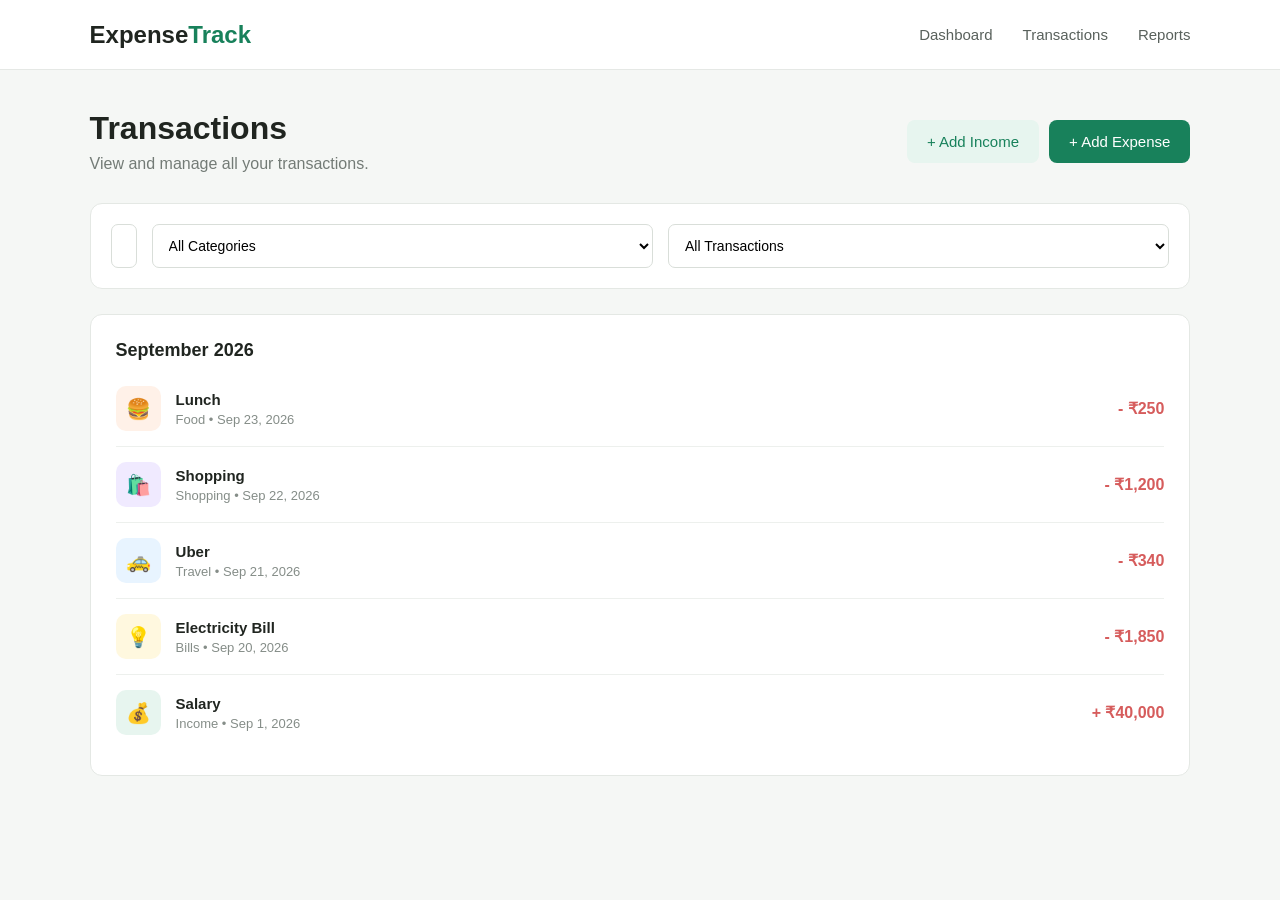
==== transcation.html @ 33b11710 "create basic ui" ====
<!DOCTYPE html>
<html lang="en">

<head>
    <meta charset="UTF-8">
    <meta name="viewport" content="width=device-width, initial-scale=1.0">

    <title>Transactions - ExpenseTrack</title>

    <link rel="stylesheet" href="style.css">
</head>

<body>

    <nav>
        <div class="logo">Expense<span>Track</span></div>

        <div class="nav-links">
            <a href="index.html">Dashboard</a>
            <a href="transactions.html">Transactions</a>
            <a href="#">Reports</a>
        </div>
    </nav>


    <main>

        <section class="transactions-page-header">

            <div>
                <h1>Transactions</h1>
                <p>View and manage all your transactions.</p>
            </div>

            <div class="action-buttons">
                <button id="add-income-btn">+ Add Income</button>
                <button id="add-expense-btn">+ Add Expense</button>
            </div>

        </section>


        <!-- Search and Filter -->

        <section class="transaction-tools">

            <input
                type="text"
                placeholder="Search transactions..."
                id="search-transactions"
            >

            <select id="filter-category">
                <option value="all">All Categories</option>
                <option value="food">Food</option>
                <option value="shopping">Shopping</option>
                <option value="travel">Travel</option>
                <option value="bills">Bills</option>
                <option value="entertainment">Entertainment</option>
                <option value="other">Other</option>
            </select>

            <select id="filter-type">
                <option value="all">All Transactions</option>
                <option value="income">Income</option>
                <option value="expense">Expenses</option>
            </select>

        </section>


        <!-- All Transactions -->

        <section class="all-transactions">

            <h2>September 2026</h2>


            <div class="transaction">

                <div class="transaction-icon food">
                    🍔
                </div>

                <div class="transaction-info">
                    <h3>Lunch</h3>
                    <p>Food • Sep 23, 2026</p>
                </div>

                <strong class="expense-amount">
                    - ₹250
                </strong>

            </div>


            <div class="transaction">

                <div class="transaction-icon shopping">
                    🛍️
                </div>

                <div class="transaction-info">
                    <h3>Shopping</h3>
                    <p>Shopping • Sep 22, 2026</p>
                </div>

                <strong class="expense-amount">
                    - ₹1,200
                </strong>

            </div>


            <div class="transaction">

                <div class="transaction-icon travel">
                    🚕
                </div>

                <div class="transaction-info">
                    <h3>Uber</h3>
                    <p>Travel • Sep 21, 2026</p>
                </div>

                <strong class="expense-amount">
                    - ₹340
                </strong>

            </div>


            <div class="transaction">

                <div class="transaction-icon bills">
                    💡
                </div>

                <div class="transaction-info">
                    <h3>Electricity Bill</h3>
                    <p>Bills • Sep 20, 2026</p>
                </div>

                <strong class="expense-amount">
                    - ₹1,850
                </strong>

            </div>


            <!-- Income -->

            <div class="transaction">

                <div class="transaction-icon income-icon">
                    💰
                </div>

                <div class="transaction-info">
                    <h3>Salary</h3>
                    <p>Income • Sep 1, 2026</p>
                </div>

                <strong class="income-amount">
                    + ₹40,000
                </strong>

            </div>

        </section>

    </main>

</body>

</html>
---- style.css ----
* {
    margin: 0;
    padding: 0;
    box-sizing: border-box;
}

body {
    font-family: Arial, sans-serif;
    background: #f5f7f5;
    color: #202520;
}


/* ================= NAVBAR ================= */

nav {
    height: 70px;
    background: #ffffff;

    display: flex;
    align-items: center;
    justify-content: space-between;

    padding: 0 7%;

    border-bottom: 1px solid #e5e8e5;
}

.logo {
    font-size: 24px;
    font-weight: bold;
}

.logo span {
    color: #18815b;
}

.nav-links {
    display: flex;
    gap: 30px;
}

.nav-links a {
    text-decoration: none;
    color: #59615c;
    font-size: 15px;
}

.nav-links a:hover {
    color: #18815b;
}


/* ================= MAIN ================= */

main {
    width: 86%;
    max-width: 1200px;
    margin: 40px auto;
}


/* ================= WELCOME ================= */

.welcome {
    display: flex;
    align-items: center;
    justify-content: space-between;

    margin-bottom: 30px;
}

.welcome h1 {
    font-size: 32px;
    margin-bottom: 8px;
}

.welcome p {
    color: #737b76;
}

#add-expense-btn {
    border: none;
    background: #18815b;
    color: white;

    padding: 13px 20px;

    border-radius: 8px;

    font-size: 15px;
    cursor: pointer;
}

#add-expense-btn:hover {
    background: #126b4a;
}


/* ================= SUMMARY ================= */

.summary {
    display: grid;
    grid-template-columns: repeat(3, 1fr);
    gap: 20px;

    margin-bottom: 30px;
}

.card {
    background: white;

    padding: 25px;

    border-radius: 12px;

    border: 1px solid #e4e8e4;
}

.card p {
    color: #69716c;
    font-size: 14px;
    margin-bottom: 10px;
}

.card h2 {
    font-size: 28px;
    margin-bottom: 8px;
}

.card span {
    font-size: 13px;
    color: #8a928d;
}

.income h2 {
    color: #18815b;
}

.expense h2 {
    color: #d65c5c;
}


/* ================= CONTENT ================= */

.content {
    display: grid;

    grid-template-columns: 350px 1fr;

    gap: 25px;
}


/* ================= FORM ================= */

.expense-form {
    background: white;

    padding: 25px;

    border-radius: 12px;

    border: 1px solid #e4e8e4;
}

.expense-form h2 {
    margin-bottom: 5px;
}

.form-subtitle {
    color: #7a827d;
    font-size: 14px;

    margin-bottom: 25px;
}

form {
    display: flex;
    flex-direction: column;
}

label {
    font-size: 14px;
    font-weight: 600;

    margin-bottom: 7px;
}

input,
select {
    width: 100%;

    padding: 12px;

    margin-bottom: 18px;

    border: 1px solid #d9ded9;

    border-radius: 7px;

    font-size: 14px;

    outline: none;

    background: #fff;
}

input:focus,
select:focus {
    border-color: #18815b;
}

.submit-btn {
    border: none;

    background: #18815b;
    color: white;

    padding: 13px;

    border-radius: 7px;

    font-size: 15px;

    cursor: pointer;
}

.submit-btn:hover {
    background: #126b4a;
}


/* ================= TRANSACTIONS ================= */

.transactions {
    background: white;

    padding: 25px;

    border-radius: 12px;

    border: 1px solid #e4e8e4;
}

.transaction-header {
    display: flex;
    align-items: center;
    justify-content: space-between;

    margin-bottom: 20px;
}

.transaction-header h2 {
    margin-bottom: 5px;
}

.transaction-header p {
    color: #7a827d;
    font-size: 14px;
}

.transaction-header a {
    color: #18815b;
    text-decoration: none;

    font-size: 14px;
}


/* ================= TRANSACTION ================= */

.transaction {
    display: flex;
    align-items: center;

    padding: 15px 0;

    border-bottom: 1px solid #edf0ed;
}

.transaction:last-child {
    border-bottom: none;
}

.transaction-icon {
    width: 45px;
    height: 45px;

    display: flex;
    align-items: center;
    justify-content: center;

    border-radius: 10px;

    font-size: 20px;

    margin-right: 15px;
}

.food {
    background: #fff1e8;
}

.shopping {
    background: #f0eaff;
}

.travel {
    background: #e8f4ff;
}

.bills {
    background: #fff8df;
}

.entertainment {
    background: #fce8f0;
}

.transaction-info {
    flex: 1;
}

.transaction-info h3 {
    font-size: 15px;
    margin-bottom: 4px;
}

.transaction-info p {
    color: #858d88;
    font-size: 13px;
}

.transaction strong {
    color: #d65c5c;
}


/* ================= FOOTER ================= */

footer {
    text-align: center;

    padding: 25px;

    color: #858d88;

    font-size: 13px;
}


/* ================= RESPONSIVE ================= */

@media (max-width: 850px) {

    .nav-links {
        display: none;
    }

    .summary {
        grid-template-columns: 1fr;
    }

    .content {
        grid-template-columns: 1fr;
    }

}


@media (max-width: 550px) {

    nav {
        padding: 0 5%;
    }

    main {
        width: 90%;
        margin: 25px auto;
    }

    .welcome {
        align-items: flex-start;
        flex-direction: column;
        gap: 20px;
    }

    .welcome h1 {
        font-size: 26px;
    }

    #add-expense-btn {
        width: 100%;
    }

    .card h2 {
        font-size: 24px;
    }

    .expense-form,
    .transactions {
        padding: 20px;
    }

}
.action-buttons {
    display: flex;
    gap: 10px;
}

#add-income-btn,
#add-expense-btn {
    border: none;
    padding: 13px 20px;
    border-radius: 8px;
    font-size: 15px;
    cursor: pointer;
}

#add-income-btn {
    background: #e7f5ef;
    color: #18815b;
}

#add-expense-btn {
    background: #18815b;
    color: white;
}

#add-income-btn:hover {
    background: #d5eee3;
}

#add-expense-btn:hover {
    background: #126b4a;
}
@media (max-width: 550px) {

    .action-buttons {
        width: 100%;
    }

    #add-income-btn,
    #add-expense-btn {
        flex: 1;
    }

}


/* transaction page css */
.transactions-page-header {
    display: flex;
    justify-content: space-between;
    align-items: center;

    margin-bottom: 30px;
}

.transactions-page-header h1 {
    font-size: 32px;
    margin-bottom: 8px;
}

.transactions-page-header p {
    color: #737b76;
}


/* Search + Filter */

.transaction-tools {
    background: white;

    padding: 20px;

    border: 1px solid #e4e8e4;
    border-radius: 12px;

    display: flex;
    gap: 15px;

    margin-bottom: 25px;
}

.transaction-tools input,
.transaction-tools select {
    margin: 0;
}

.transaction-tools input {
    flex: 1;
}


/* All Transactions */

.all-transactions {
    background: white;

    padding: 25px;

    border: 1px solid #e4e8e4;
    border-radius: 12px;
}

.all-transactions h2 {
    font-size: 18px;
    margin-bottom: 10px;
}


/* Income / Expense colors */

.income-amount {
    color: #18815b;
}

.expense-amount {
    color: #d65c5c;
}

.income-icon {
    background: #e7f5ef;
}


/* Mobile */

@media (max-width: 700px) {

    .transactions-page-header {
        flex-direction: column;
        align-items: flex-start;
        gap: 20px;
    }

    .transaction-tools {
        flex-direction: column;
    }

    .transaction-tools input,
    .transaction-tools select {
        width: 100%;
    }

}
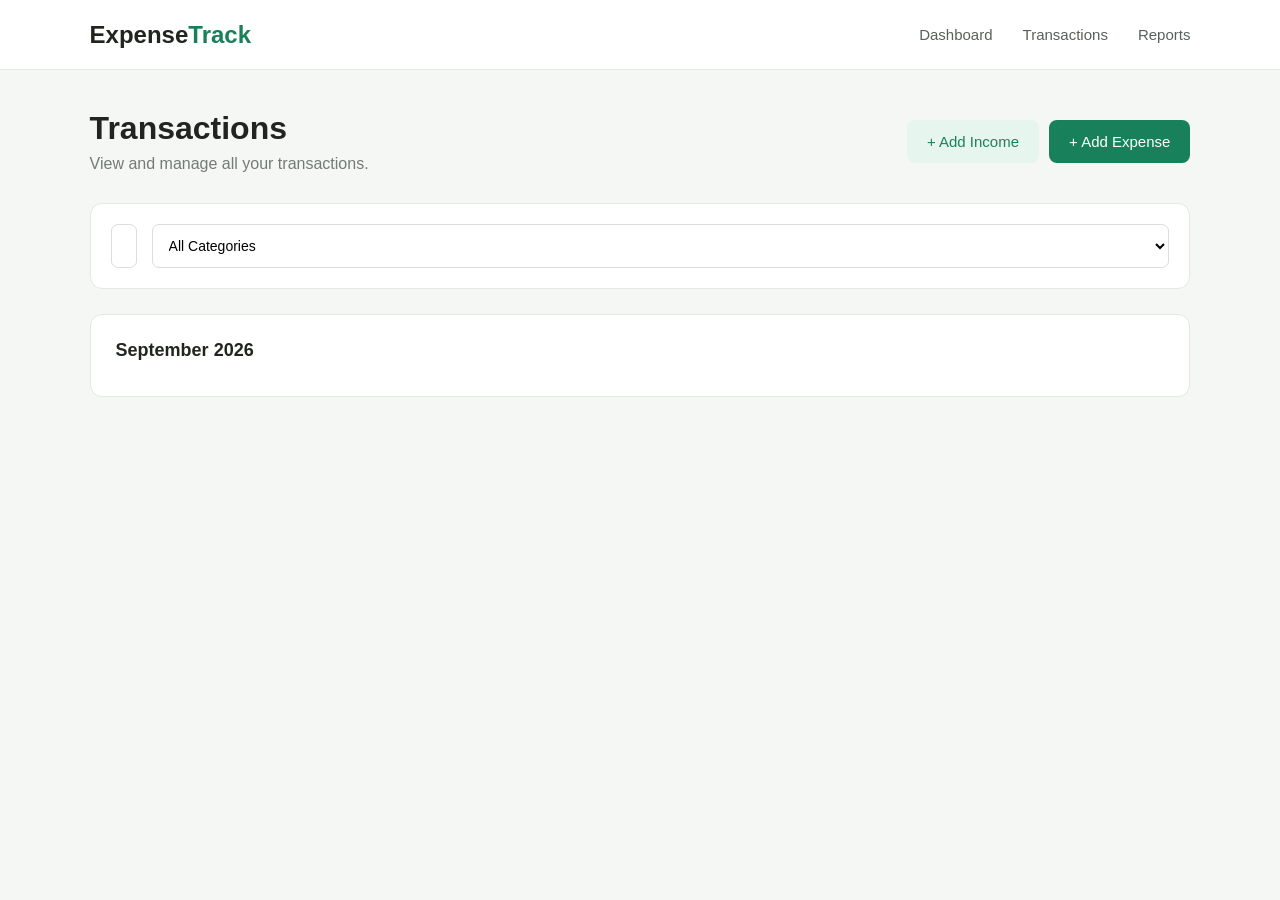
==== commit 2b7ac365: "show expenseCards in transaction.html using js" ====
--- a/transcation.html
+++ b/transcation.html
@@ -60,11 +60,11 @@
                 <option value="other">Other</option>
             </select>
 
-            <select id="filter-type">
+            <!-- <select id="filter-type">
                 <option value="all">All Transactions</option>
                 <option value="income">Income</option>
                 <option value="expense">Expenses</option>
-            </select>
+            </select> -->
 
         </section>
 
@@ -76,7 +76,7 @@
             <h2>September 2026</h2>
 
 
-            <div class="transaction">
+            <!-- <div class="transaction">
 
                 <div class="transaction-icon food">
                     🍔
@@ -91,86 +91,13 @@
                     - ₹250
                 </strong>
 
-            </div>
+            </div> -->
 
-
-            <div class="transaction">
-
-                <div class="transaction-icon shopping">
-                    🛍️
-                </div>
-
-                <div class="transaction-info">
-                    <h3>Shopping</h3>
-                    <p>Shopping • Sep 22, 2026</p>
-                </div>
-
-                <strong class="expense-amount">
-                    - ₹1,200
-                </strong>
-
-            </div>
-
-
-            <div class="transaction">
-
-                <div class="transaction-icon travel">
-                    🚕
-                </div>
-
-                <div class="transaction-info">
-                    <h3>Uber</h3>
-                    <p>Travel • Sep 21, 2026</p>
-                </div>
-
-                <strong class="expense-amount">
-                    - ₹340
-                </strong>
-
-            </div>
-
-
-            <div class="transaction">
-
-                <div class="transaction-icon bills">
-                    💡
-                </div>
-
-                <div class="transaction-info">
-                    <h3>Electricity Bill</h3>
-                    <p>Bills • Sep 20, 2026</p>
-                </div>
-
-                <strong class="expense-amount">
-                    - ₹1,850
-                </strong>
-
-            </div>
-
-
-            <!-- Income -->
-
-            <div class="transaction">
-
-                <div class="transaction-icon income-icon">
-                    💰
-                </div>
-
-                <div class="transaction-info">
-                    <h3>Salary</h3>
-                    <p>Income • Sep 1, 2026</p>
-                </div>
-
-                <strong class="income-amount">
-                    + ₹40,000
-                </strong>
-
-            </div>
 
         </section>
 
     </main>
-
+    <script src="transcation.js"></script>
 </body>
 
 </html>
--- a/style.css
+++ b/style.css
@@ -546,4 +546,143 @@
         width: 100%;
     }
 
+}
+
+/* income form */
+#income-form {
+    display: none;
+}
+
+.income-form {
+    position: fixed;
+
+    top: 50%;
+    left: 50%;
+
+    transform: translate(-50%, -50%);
+
+    width: 400px;
+    max-width: 90%;
+
+    background: white;
+
+    padding: 25px;
+
+    border-radius: 12px;
+
+    border: 1px solid #e4e8e4;
+
+    box-shadow: 0 10px 40px rgba(0, 0, 0, 0.15);
+
+    z-index: 1000;
+}
+
+
+/* Header */
+
+.form-header {
+    display: flex;
+
+    justify-content: space-between;
+
+    align-items: flex-start;
+
+    margin-bottom: 25px;
+}
+
+.form-header h2 {
+    margin-bottom: 5px;
+}
+
+.form-header p {
+    color: #7a827d;
+
+    font-size: 14px;
+}
+
+
+/* Close button */
+
+#close-income-form {
+    border: none;
+
+    background: transparent;
+
+    font-size: 28px;
+
+    color: #777;
+
+    cursor: pointer;
+
+    line-height: 1;
+}
+
+#close-income-form:hover {
+    color: #222;
+}
+
+
+/* Form */
+
+.income-form form {
+    display: flex;
+
+    flex-direction: column;
+}
+
+.income-form label {
+    font-size: 14px;
+
+    font-weight: 600;
+
+    margin-bottom: 7px;
+}
+
+.income-form input,
+.income-form select,
+.income-form textarea {
+    width: 100%;
+
+    padding: 12px;
+
+    margin-bottom: 18px;
+
+    border: 1px solid #d9ded9;
+
+    border-radius: 7px;
+
+    font-size: 14px;
+
+    outline: none;
+
+    font-family: inherit;
+}
+
+.income-form input:focus,
+.income-form select:focus,
+.income-form textarea:focus {
+    border-color: #18815b;
+}
+
+
+/* Submit */
+
+.income-submit-btn {
+    border: none;
+
+    background: #18815b;
+
+    color: white;
+
+    padding: 13px;
+
+    border-radius: 7px;
+
+    font-size: 15px;
+
+    cursor: pointer;
+}
+
+.income-submit-btn:hover {
+    background: #126b4a;
 }
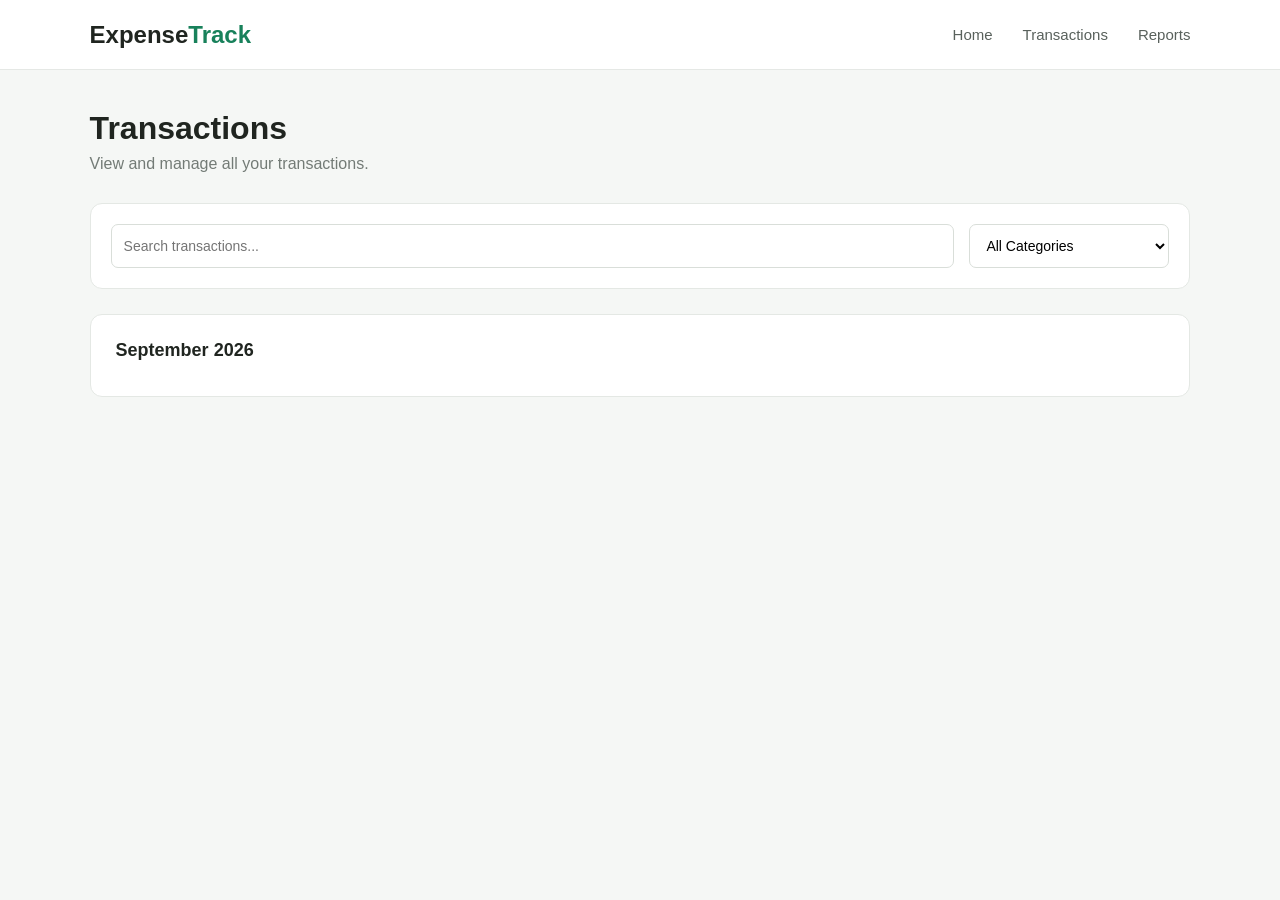
==== commit 7e48dc5b: "implemented search bar" ====
--- a/transcation.html
+++ b/transcation.html
@@ -16,8 +16,8 @@
         <div class="logo">Expense<span>Track</span></div>
 
         <div class="nav-links">
-            <a href="index.html">Dashboard</a>
-            <a href="transactions.html">Transactions</a>
+            <a href="index.html">Home</a>
+            <a href="transaction.html">Transactions</a>
             <a href="#">Reports</a>
         </div>
     </nav>
@@ -32,23 +32,42 @@
                 <p>View and manage all your transactions.</p>
             </div>
 
-            <div class="action-buttons">
+            <!-- <div class="action-buttons">
                 <button id="add-income-btn">+ Add Income</button>
                 <button id="add-expense-btn">+ Add Expense</button>
-            </div>
+            </div> -->
 
         </section>
-
+        <!--  -->
+        <div id="income-form" class="income-form">
+            <div class="form-header">
+                <div>
+                    <h2>Add Income</h2>
+                    <p>Enter your income details</p>
+                </div> <button id="close-income-form" type="button"> × </button>
+            </div>
+            <form id="income-form-data"> <label for="income-source">Income Source</label> <input type="text" id="income-source"
+                    placeholder="e.g. Salary, Freelance, Pocket Money"> <label for="income-amount">Amount</label> <input
+                    type="number" id="income-amount" placeholder="₹ 0"> <label for="income-category">Category</label>
+                <select id="income-category">
+                    <option value="">Select category</option>
+                    <option value="salary">Salary</option>
+                    <option value="freelance">Freelance</option>
+                    <option value="business">Business</option>
+                    <option value="investment">Investment</option>
+                    <option value="gift">Gift</option>
+                    <option value="other">Other</option>
+                </select> <label for="income-date">Date</label> <input type="date" id="income-date"> <label
+                    for="income-note">Note</label> <textarea id="income-note" placeholder="Add a note (optional)"
+                    rows="3"></textarea> <button type="submit" class="income-submit-btn"> + Add Income </button> </form>
+        </div>
+        <!--  -->
 
         <!-- Search and Filter -->
 
         <section class="transaction-tools">
 
-            <input
-                type="text"
-                placeholder="Search transactions..."
-                id="search-transactions"
-            >
+            <input type="text" placeholder="Search transactions..." id="search-transactions">
 
             <select id="filter-category">
                 <option value="all">All Categories</option>
--- a/style.css
+++ b/style.css
@@ -473,7 +473,6 @@
 
 .transaction-tools {
     background: white;
-
     padding: 20px;
 
     border: 1px solid #e4e8e4;
@@ -485,13 +484,15 @@
     margin-bottom: 25px;
 }
 
-.transaction-tools input,
-.transaction-tools select {
-    margin: 0;
-}
-
 .transaction-tools input {
     flex: 1;
+    width: auto;
+    margin: 0;
+}
+
+.transaction-tools select {
+    width: 200px;
+    margin: 0;
 }
 
 
